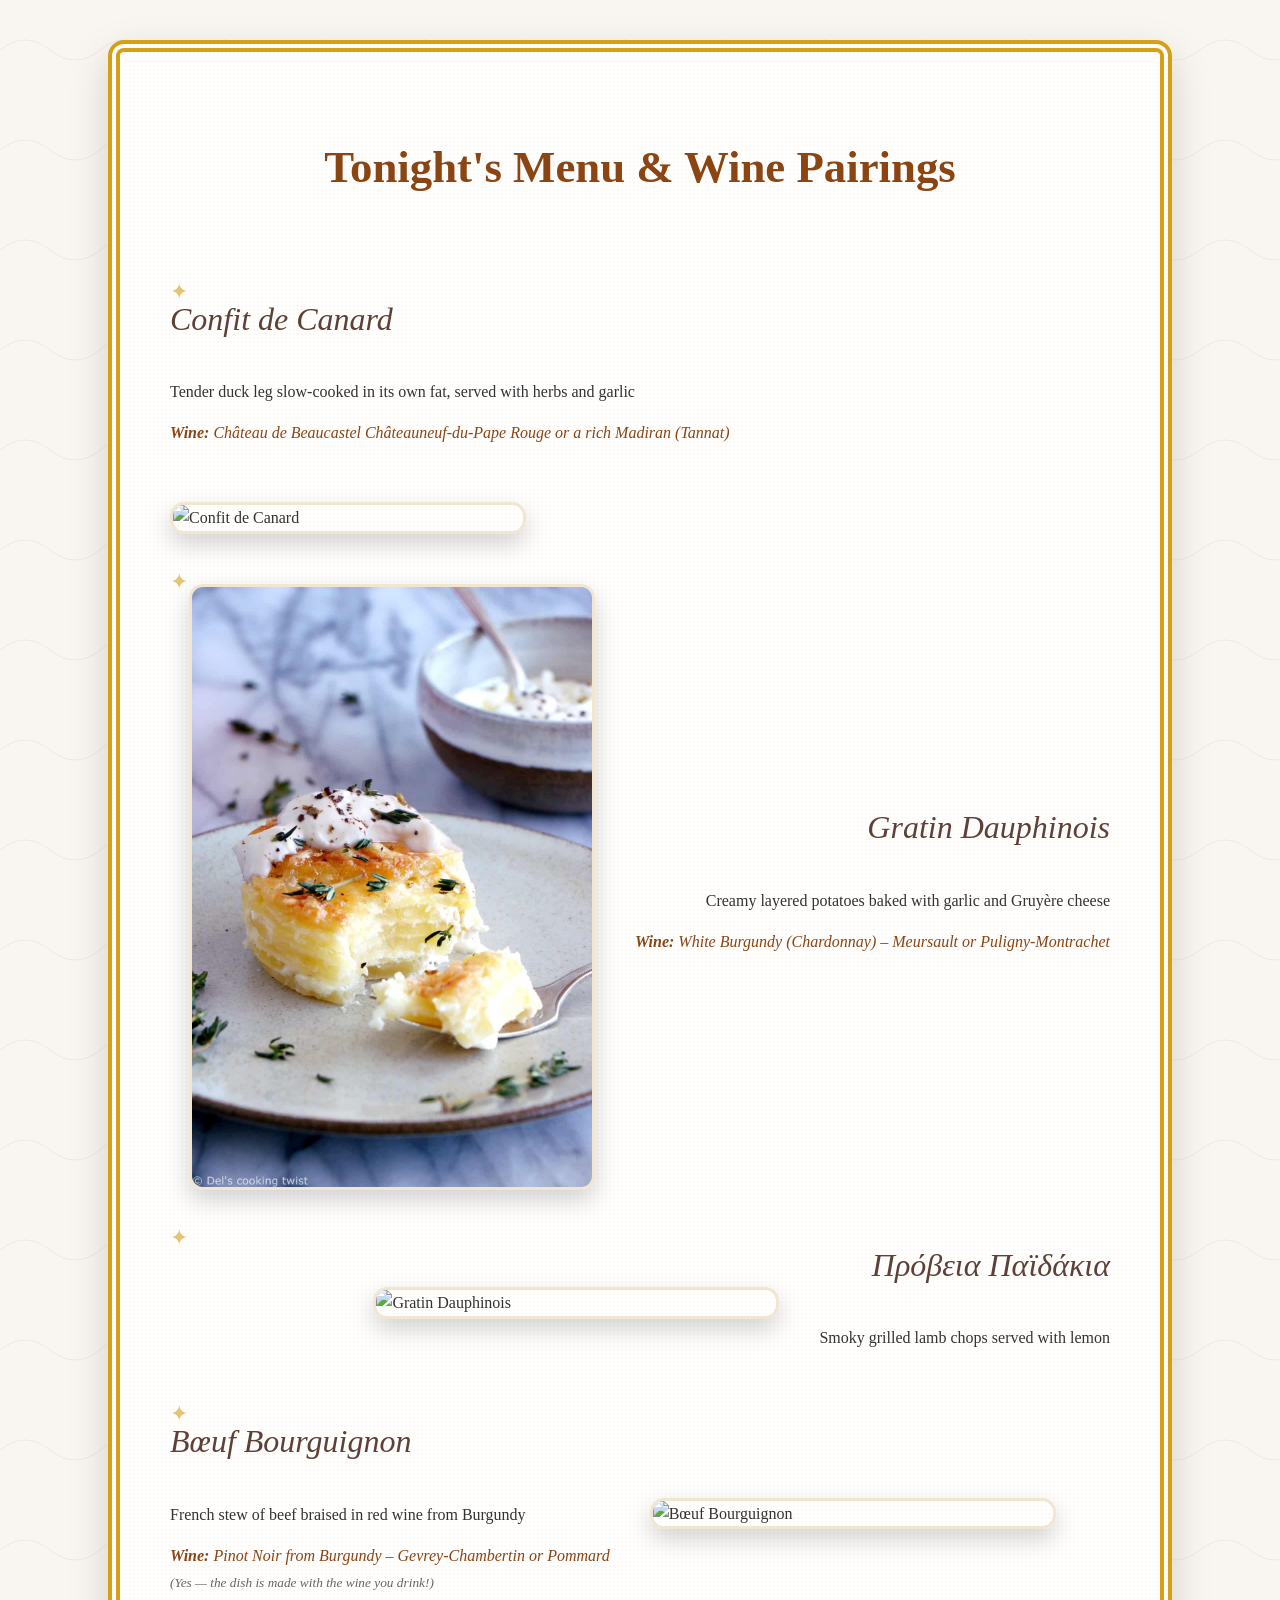
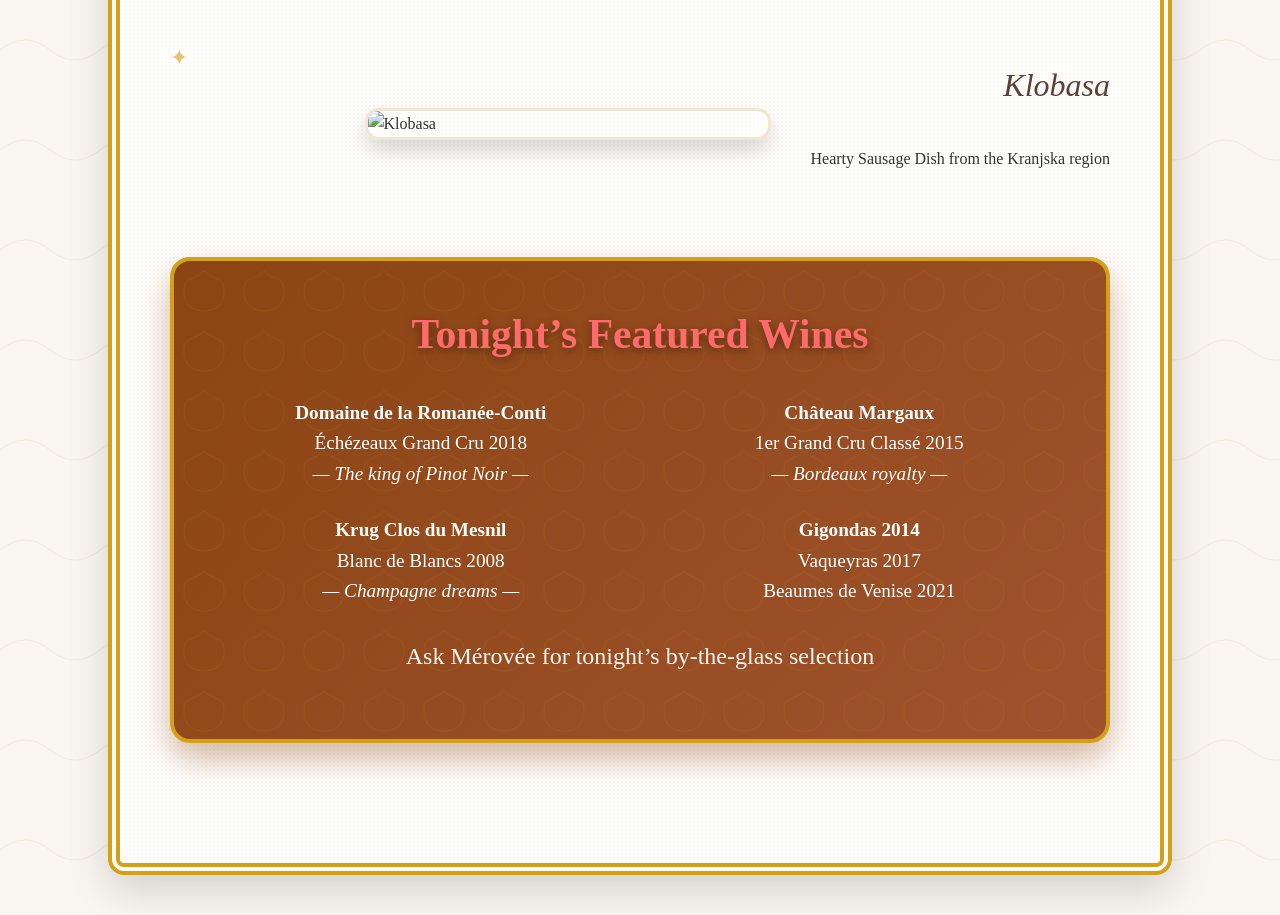
==== HTML/Dishes.html @ ca3a7cfd "Add files via upload" ====
<!DOCTYPE html>
<html lang="en">
<head>
  <meta charset="UTF-8">
  <meta name="viewport" content="width=device-width, initial-scale=1.0">
  <title>Tonight's Menu - Fine Dining</title>
  <script src="https://d3js.org/d3.v7.min.js"></script>

  <!-- SVG patterns & symbols (invisible but used in CSS) -->
  <svg width="0" height="0" style="position:absolute;">
    <defs>
      <!-- Gold corner ornament -->
      <pattern id="corner" patternUnits="userSpaceOnUse" width="120" height="120">
        <path d="M0,100 Q40,60 80,80 Q100,90 120,120 L120,0 L0,0 Z" fill="none" stroke="#D4A017" stroke-width="8" opacity="0.6"/>
      </pattern>

      <!-- Delicate vine underline pattern -->
      <pattern id="vine" patternUnits="userSpaceOnUse" width="80" height="20">
        <path d="M0,10 Q20,0 40,10 T80,10" fill="none" stroke="#8B4513" stroke-width="2" opacity="0.5"/>
        <circle cx="20" cy="10" r="2" fill="#8B4513" opacity="0.4"/>
        <circle cx="60" cy="10" r="2" fill="#8B4513" opacity="0.4"/>
      </pattern>

      <!-- Subtle paper texture -->
      <filter id="paper">
        <feTurbulence type="fractalNoise" baseFrequency="0.8" numOctaves="4" result="noise"/>
        <feDiffuseLighting in="noise" lighting-color="#fff8f0" surfaceScale="2">
          <feDistantLight azimuth="45" elevation="60"/>
        </feDiffuseLighting>
      </filter>
    </defs>
  </svg>

  <style>
    body {
      font-family: 'Georgia', serif;
      background: url('data:image/svg+xml;utf8,<svg xmlns="http://www.w3.org/2000/svg" width="100" height="100"><rect width="100" height="100" fill="%23f9f5f0"/><path d="M0,50 Q25,30 50,50 T100,50" fill="none" stroke="%23e8dcc9" stroke-width="1" opacity="0.5"/></svg>') repeat;
      color: #333;
      margin: 0;
      padding: 40px;
      line-height: 1.6;
    }
    .container {
      max-width: 940px;
      margin: 0 auto;
      background: white;
      padding: 50px;
      border-radius: 16px;
      box-shadow: 0 15px 40px rgba(0,0,0,0.15);
      position: relative;
      overflow: hidden;
      border: 12px double #D4A017;
      background: white url('data:image/svg+xml;utf8,<svg xmlns="http://www.w3.org/2000/svg" width="4" height="4"><rect width="4" height="4" fill="%23fff"/><rect x="1" y="1" width="2" height="2" fill="%23fdf8f2"/></svg>');
    }

    /* Gold corner decorations */
    .container::before {
      content: '';
      position: absolute;
      top: -20px; left: -20px;
      width: 140px; height: 140px;
      background: url(#corner);
      transform: rotate(-90deg);
    }
    .container::after {
      content: '';
      position: absolute;
      bottom: -20px; right: -20px;
      width: 140px; height: 140px;
      background: url(#corner);
      transform: rotate(90deg);
    }

    h1 {
      text-align: center;
      color: #8B4513;
      margin-bottom: 10px;
      font-size: 2.8em;
      position: relative;
    }
    h1::after {
      content: '';
      display: block;
      width: 380px;
      height: 20px;
      margin: 20px auto;
      background: url(#vine) repeat-x center;
      opacity: 0.7;
    }

    .menu-item {
      display: flex;
      align-items: center;
      margin: 50px 0;
      gap: 40px;
      flex-wrap: wrap;
      position: relative;
    }
    .menu-item::before {
      content: "✦";
      position: absolute;
      top: -20px;
      left: 0;
      font-size: 1.4em;
      color: #D4A017;
      opacity: 0.6;
    }
    .menu-item img {
      border-radius: 14px;
      box-shadow: 0 10px 25px rgba(0,0,0,0.18);
      max-width: 100%;
      height: auto;
      border: 3px solid #f0e6d2;
    }
    .dish-name {
      font-size: 2em;
      font-style: italic;
      color: #5D4037;
      margin: 0 0 8px 0;
      position: relative;
    }
    .dish-name::after {
      content: '';
      display: block;
      width: 80px;
      height: 12px;
      background: url(#vine) repeat-x;
      margin-top: 6px;
      opacity: 0.4;
    }

    .emojis {
      text-align: center;
      font-size: 2.8em;
      margin: 60px 0;
      filter: drop-shadow(0 4px 8px rgba(0,0,0,0.1));
    }

    /* Wine section — now with luxurious texture */
    .wine-highlight {
      margin: 70px 0;
      padding: 40px;
      background: linear-gradient(135deg, #8B4513, #A0522D);
      border-radius: 20px;
      color: white;
      text-align: center;
      position: relative;
      overflow: hidden;
      border: 4px solid #D4A017;
      box-shadow: 0 15px 35px rgba(139,69,19,0.4);
    }
    .wine-highlight::before {
      content: '';
      position: absolute;
      inset: 0;
      background: url('data:image/svg+xml;utf8,<svg xmlns="http://www.w3.org/2000/svg" width="60" height="60" viewBox="0 0 60 60"><path d="M30,10 C40,20 50,15 50,30 C50,45 40,50 30,50 C20,50 10,45 10,30 C10,15 20,20 30,10" fill="none" stroke="%23D4A017" stroke-width="1" opacity="0.1"/></svg>') repeat;
      pointer-events: none;
    }
    .wine-highlight h2 {
      margin: 0 0 30px;
      font-size: 2.6em;
      color: #FF6B6B;
      text-shadow: 0 3px 10px rgba(0,0,0,0.4);
    }
  </style>
</head>
<body>
<div class="container">
  <h1>Tonight's Menu &amp; Wine Pairings</h1>

  <!-- Your dishes stay exactly the same — just wrap the wine section in a div with class "wine-highlight" -->
  <!-- Dish 1 -->
  <div class="menu-item">
    <div>
      <p class="dish-name">Confit de Canard</p>
      <p>Tender duck leg slow-cooked in its own fat, served with herbs and garlic</p>
      <p style="margin-top:8px; color:#8B4513; font-style:italic;">
        <strong>Wine:</strong> Château de Beaucastel Châteauneuf-du-Pape Rouge or a rich Madiran (Tannat)
      </p>
    </div>
    <img src="../Other/confit.jpeg" alt="Confit de Canard" width="350">
  </div>

  <!-- Dish 2 -->
  <div class="menu-item" style="flex-direction: row-reverse;">
    <div style="text-align: right;">
      <p class="dish-name">Gratin Dauphinois</p>
      <p>Creamy layered potatoes baked with garlic and Gruyère cheese</p>
      <p style="margin-top:8px; color:#8B4513; font-style:italic;">
        <strong>Wine:</strong> White Burgundy (Chardonnay) – Meursault or Puligny-Montrachet
      </p>
    </div>
    <img src="../Other/Gratin.jpeg" alt="Gratin Dauphinois" width="400">
  </div>
 <!-- Dish 2,5 -->
  <div class="menu-item" style="flex-direction: row-reverse;">
    <div style="text-align: right;">
      <p class="dish-name">Πρόβεια Παϊδάκια</p>
      <p>Smoky grilled lamb chops served with lemon</p>
    </div>
    <img src="https://i.imgur.com/iishQx9.png" alt="Gratin Dauphinois" width="400">
  </div>
  <!-- Dish 3 -->
  <div class="menu-item">
    <div>
      <p class="dish-name">Bœuf Bourguignon</p>
      <p>French stew of beef braised in red wine from Burgundy</p>
      <p style="margin-top:8px; color:#8B4513; font-style:italic;">
        <strong>Wine:</strong> Pinot Noir from Burgundy – Gevrey-Chambertin or Pommard<br>
        <small style="color:#666;">(Yes — the dish is made <em>with</em> the wine you drink!)</small>
      </p>
    </div>
    <img src="https://i.imgur.com/ttNzeH1.jpeg" alt="Bœuf Bourguignon" width="400">
  </div>

  <!-- Dish 4 -->
  <div class="menu-item" style="flex-direction: row-reverse;">
    <div style="text-align: right;">
      <p class="dish-name">Klobasa</p>
      <p>Hearty Sausage Dish from the Kranjska region</p>
    </div>
    <img src="https://i.imgur.com/Qoo80By.jpeg" alt="Klobasa" width="400">
  </div>

  <!-- Wine section — only change: wrap in div class="wine-highlight" -->
  <div class="wine-highlight">
    <h2>Tonight’s Featured Wines</h2>
    <div style="display: grid; grid-template-columns: repeat(auto-fit, minmax(280px, 1fr)); gap: 25px; font-size:1.2em;">
      <div><strong>Domaine de la Romanée-Conti</strong><br>Échézeaux Grand Cru 2018<br><em>— The king of Pinot Noir —</em></div>
      <div><strong>Château Margaux</strong><br>1er Grand Cru Classé 2015<br><em>— Bordeaux royalty —</em></div>
      <div><strong>Krug Clos du Mesnil</strong><br>Blanc de Blancs 2008<br><em>— Champagne dreams —</em></div>
      <div><strong>Gigondas 2014</strong><br>Vaqueyras 2017<br>Beaumes de Venise 2021</div>
    </div>
    <p style="margin-top:30px; font-size:1.5em; opacity:0.95;">
      Ask Mérovée for tonight’s by-the-glass selection
    </p>
  </div>
</div>
</body>
</html>
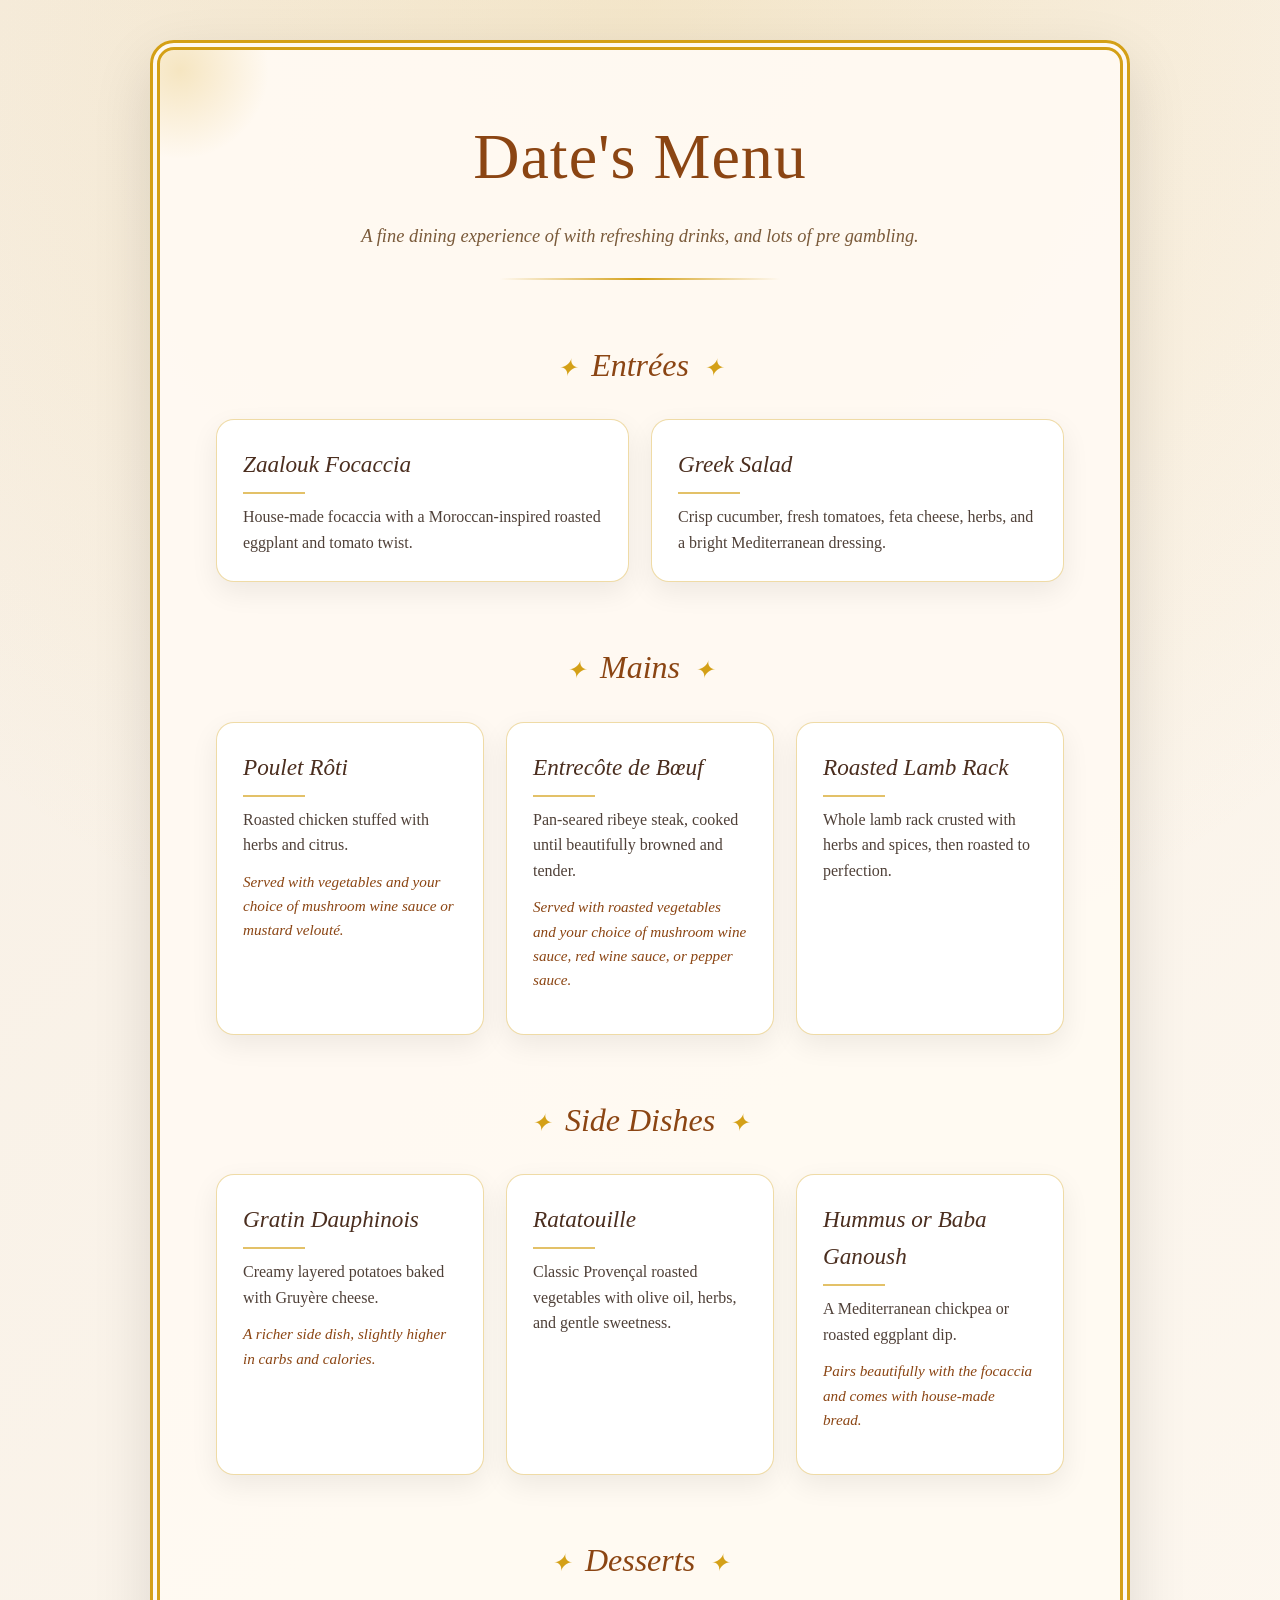
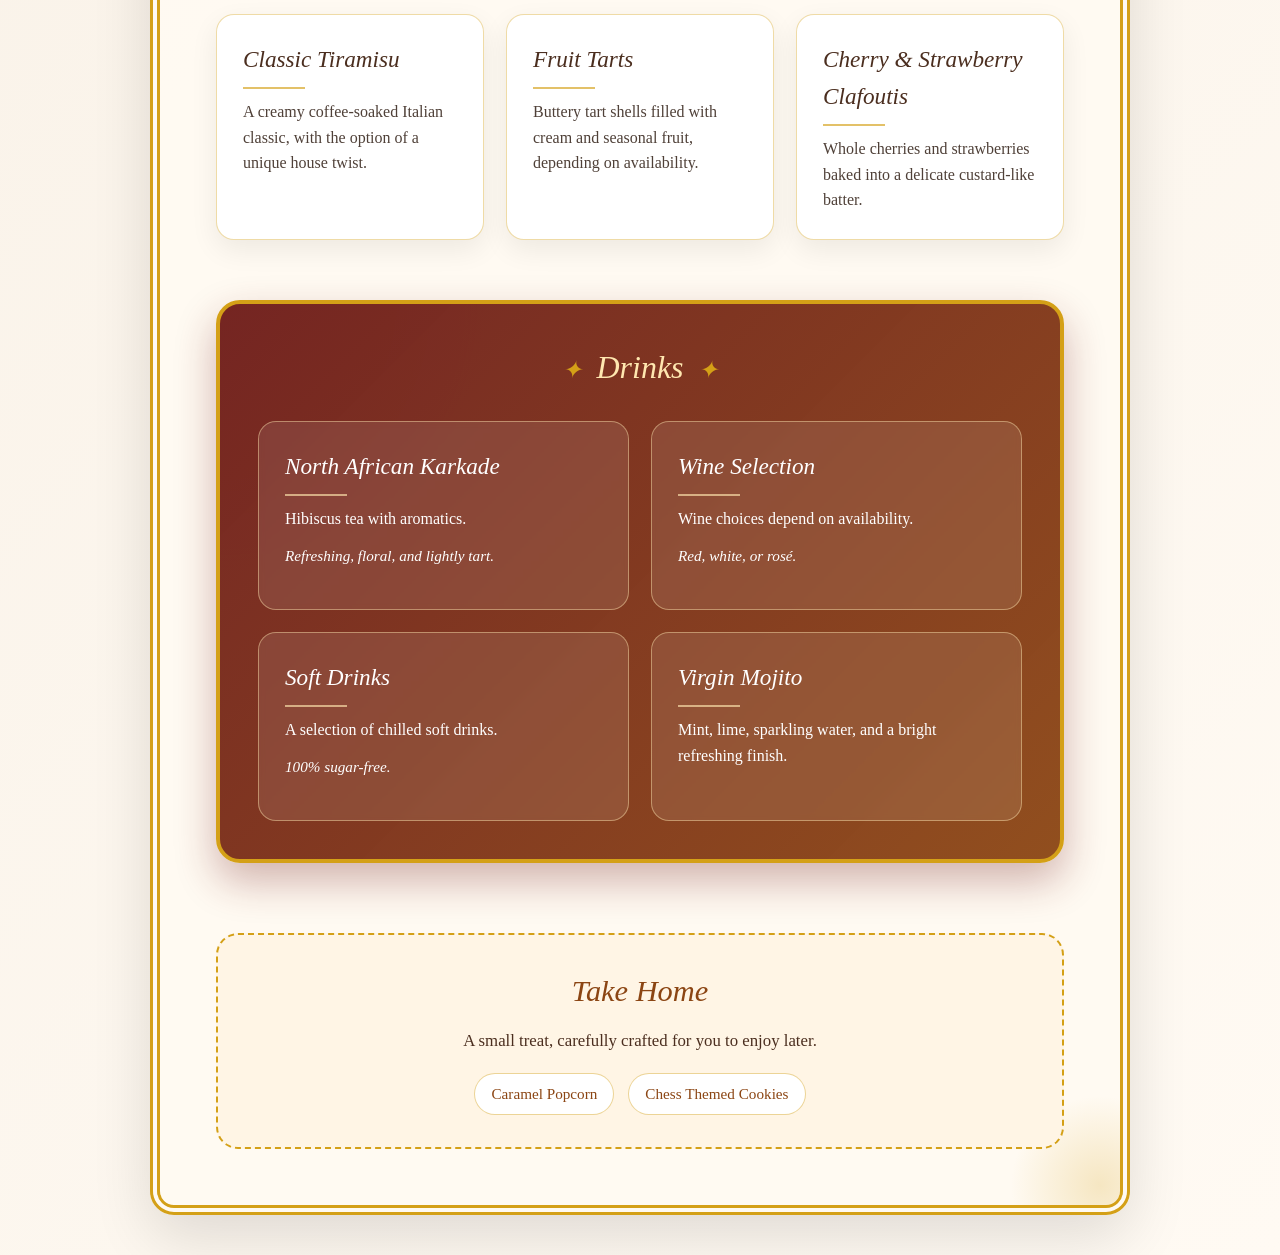
==== commit 9dec0f17: "Update Dishes.html" ====
--- a/HTML/Dishes.html
+++ b/HTML/Dishes.html
@@ -1,240 +1,449 @@
 <!DOCTYPE html>
 <html lang="en">
 <head>
-  <meta charset="UTF-8">
-  <meta name="viewport" content="width=device-width, initial-scale=1.0">
+  <meta charset="UTF-8" />
+  <meta name="viewport" content="width=device-width, initial-scale=1.0" />
   <title>Tonight's Menu - Fine Dining</title>
-  <script src="https://d3js.org/d3.v7.min.js"></script>
-
-  <!-- SVG patterns & symbols (invisible but used in CSS) -->
-  <svg width="0" height="0" style="position:absolute;">
-    <defs>
-      <!-- Gold corner ornament -->
-      <pattern id="corner" patternUnits="userSpaceOnUse" width="120" height="120">
-        <path d="M0,100 Q40,60 80,80 Q100,90 120,120 L120,0 L0,0 Z" fill="none" stroke="#D4A017" stroke-width="8" opacity="0.6"/>
-      </pattern>
-
-      <!-- Delicate vine underline pattern -->
-      <pattern id="vine" patternUnits="userSpaceOnUse" width="80" height="20">
-        <path d="M0,10 Q20,0 40,10 T80,10" fill="none" stroke="#8B4513" stroke-width="2" opacity="0.5"/>
-        <circle cx="20" cy="10" r="2" fill="#8B4513" opacity="0.4"/>
-        <circle cx="60" cy="10" r="2" fill="#8B4513" opacity="0.4"/>
-      </pattern>
-
-      <!-- Subtle paper texture -->
-      <filter id="paper">
-        <feTurbulence type="fractalNoise" baseFrequency="0.8" numOctaves="4" result="noise"/>
-        <feDiffuseLighting in="noise" lighting-color="#fff8f0" surfaceScale="2">
-          <feDistantLight azimuth="45" elevation="60"/>
-        </feDiffuseLighting>
-      </filter>
-    </defs>
-  </svg>
 
   <style>
+    :root {
+      --cream: #f8f0e5;
+      --paper: #fffaf3;
+      --gold: #d4a017;
+      --brown: #8b4513;
+      --dark-brown: #4b2e1f;
+      --soft-brown: #7a5a3a;
+      --wine: #6f1d1b;
+      --shadow: rgba(0, 0, 0, 0.12);
+    }
+
+    * {
+      box-sizing: border-box;
+    }
+
     body {
-      font-family: 'Georgia', serif;
-      background: url('data:image/svg+xml;utf8,<svg xmlns="http://www.w3.org/2000/svg" width="100" height="100"><rect width="100" height="100" fill="%23f9f5f0"/><path d="M0,50 Q25,30 50,50 T100,50" fill="none" stroke="%23e8dcc9" stroke-width="1" opacity="0.5"/></svg>') repeat;
-      color: #333;
       margin: 0;
-      padding: 40px;
+      padding: 40px 20px;
+      font-family: Georgia, "Times New Roman", serif;
+      color: var(--dark-brown);
+      background:
+        radial-gradient(circle at top, rgba(212, 160, 23, 0.14), transparent 35%),
+        linear-gradient(135deg, #f7efe4, #fffaf3);
       line-height: 1.6;
     }
+
     .container {
-      max-width: 940px;
+      max-width: 980px;
       margin: 0 auto;
-      background: white;
-      padding: 50px;
-      border-radius: 16px;
-      box-shadow: 0 15px 40px rgba(0,0,0,0.15);
+      padding: 56px;
+      background: rgba(255, 250, 243, 0.96);
+      border: 10px double var(--gold);
+      border-radius: 24px;
+      box-shadow: 0 22px 60px var(--shadow);
       position: relative;
       overflow: hidden;
-      border: 12px double #D4A017;
-      background: white url('data:image/svg+xml;utf8,<svg xmlns="http://www.w3.org/2000/svg" width="4" height="4"><rect width="4" height="4" fill="%23fff"/><rect x="1" y="1" width="2" height="2" fill="%23fdf8f2"/></svg>');
-    }
-
-    /* Gold corner decorations */
+    }
+
+    .container::before,
+    .container::after {
+      content: "";
+      position: absolute;
+      width: 180px;
+      height: 180px;
+      border-radius: 50%;
+      background: radial-gradient(circle, rgba(212, 160, 23, 0.22), transparent 70%);
+      pointer-events: none;
+    }
+
     .container::before {
-      content: '';
-      position: absolute;
-      top: -20px; left: -20px;
-      width: 140px; height: 140px;
-      background: url(#corner);
-      transform: rotate(-90deg);
-    }
+      top: -70px;
+      left: -70px;
+    }
+
     .container::after {
-      content: '';
-      position: absolute;
-      bottom: -20px; right: -20px;
-      width: 140px; height: 140px;
-      background: url(#corner);
-      transform: rotate(90deg);
+      bottom: -70px;
+      right: -70px;
+    }
+
+    header {
+      text-align: center;
+      margin-bottom: 55px;
+      position: relative;
+      z-index: 1;
     }
 
     h1 {
+      margin: 0;
+      font-size: clamp(2.4rem, 5vw, 4rem);
+      color: var(--brown);
+      letter-spacing: 1px;
+      font-weight: normal;
+    }
+
+    .subtitle {
+      margin: 14px auto 0;
+      max-width: 680px;
+      color: var(--soft-brown);
+      font-style: italic;
+      font-size: 1.15rem;
+    }
+
+    .divider {
+      width: 280px;
+      height: 2px;
+      margin: 26px auto 0;
+      background: linear-gradient(to right, transparent, var(--gold), transparent);
+    }
+
+    .section {
+      margin-top: 60px;
+      position: relative;
+      z-index: 1;
+    }
+
+    .section-title {
       text-align: center;
-      color: #8B4513;
-      margin-bottom: 10px;
-      font-size: 2.8em;
+      margin-bottom: 28px;
+      color: var(--brown);
+      font-size: 2rem;
+      font-style: italic;
+      font-weight: normal;
+    }
+
+    .section-title::before,
+    .section-title::after {
+      content: "✦";
+      color: var(--gold);
+      font-size: 0.75em;
+      margin: 0 14px;
+    }
+
+    .menu-grid {
+      display: grid;
+      grid-template-columns: repeat(auto-fit, minmax(260px, 1fr));
+      gap: 22px;
+    }
+
+    .menu-card {
+      padding: 26px;
+      background: #ffffff;
+      border: 1px solid rgba(212, 160, 23, 0.38);
+      border-radius: 18px;
+      box-shadow: 0 10px 28px rgba(0, 0, 0, 0.07);
+      transition: transform 0.2s ease, box-shadow 0.2s ease;
+    }
+
+    .menu-card:hover {
+      transform: translateY(-4px);
+      box-shadow: 0 16px 34px rgba(0, 0, 0, 0.11);
+    }
+
+    .dish-name {
+      margin: 0 0 10px;
+      color: var(--dark-brown);
+      font-size: 1.45rem;
+      font-style: italic;
+      font-weight: normal;
+    }
+
+    .dish-name::after {
+      content: "";
+      display: block;
+      width: 62px;
+      height: 2px;
+      margin-top: 9px;
+      background: var(--gold);
+      opacity: 0.65;
+    }
+
+    .description {
+      margin: 0;
+      color: #4f4038;
+    }
+
+    .note {
+      margin-top: 12px;
+      color: var(--brown);
+      font-style: italic;
+      font-size: 0.95rem;
+    }
+
+    .drinks-section {
+      padding: 38px;
+      background:
+        linear-gradient(135deg, rgba(111, 29, 27, 0.96), rgba(139, 69, 19, 0.95)),
+        radial-gradient(circle at top left, rgba(212, 160, 23, 0.24), transparent 35%);
+      border: 4px solid var(--gold);
+      border-radius: 24px;
+      color: white;
+      box-shadow: 0 18px 40px rgba(111, 29, 27, 0.32);
+    }
+
+    .drinks-section .section-title {
+      color: #ffe7b0;
+      margin-top: 0;
+    }
+
+    .drinks-section .menu-card {
+      background: rgba(255, 255, 255, 0.1);
+      border-color: rgba(255, 231, 176, 0.45);
+      box-shadow: none;
+      backdrop-filter: blur(3px);
+    }
+
+    .drinks-section .dish-name,
+    .drinks-section .description,
+    .drinks-section .note {
+      color: white;
+    }
+
+    .drinks-section .dish-name::after {
+      background: #ffe7b0;
+    }
+
+    .take-home {
+      margin-top: 70px;
+      padding: 32px;
+      text-align: center;
+      background: #fff5e5;
+      border: 2px dashed var(--gold);
+      border-radius: 22px;
       position: relative;
-    }
-    h1::after {
-      content: '';
-      display: block;
-      width: 380px;
-      height: 20px;
-      margin: 20px auto;
-      background: url(#vine) repeat-x center;
-      opacity: 0.7;
-    }
-
-    .menu-item {
+      z-index: 1;
+    }
+
+    .take-home h2 {
+      margin: 0 0 12px;
+      color: var(--brown);
+      font-size: 1.9rem;
+      font-style: italic;
+      font-weight: normal;
+    }
+
+    .take-home p {
+      margin: 0;
+      color: var(--dark-brown);
+      font-size: 1.05rem;
+    }
+
+    .take-home-items {
       display: flex;
-      align-items: center;
-      margin: 50px 0;
-      gap: 40px;
+      justify-content: center;
+      gap: 14px;
       flex-wrap: wrap;
-      position: relative;
-    }
-    .menu-item::before {
-      content: "✦";
-      position: absolute;
-      top: -20px;
-      left: 0;
-      font-size: 1.4em;
-      color: #D4A017;
-      opacity: 0.6;
-    }
-    .menu-item img {
-      border-radius: 14px;
-      box-shadow: 0 10px 25px rgba(0,0,0,0.18);
-      max-width: 100%;
-      height: auto;
-      border: 3px solid #f0e6d2;
-    }
-    .dish-name {
-      font-size: 2em;
-      font-style: italic;
-      color: #5D4037;
-      margin: 0 0 8px 0;
-      position: relative;
-    }
-    .dish-name::after {
-      content: '';
-      display: block;
-      width: 80px;
-      height: 12px;
-      background: url(#vine) repeat-x;
-      margin-top: 6px;
-      opacity: 0.4;
-    }
-
-    .emojis {
-      text-align: center;
-      font-size: 2.8em;
-      margin: 60px 0;
-      filter: drop-shadow(0 4px 8px rgba(0,0,0,0.1));
-    }
-
-    /* Wine section — now with luxurious texture */
-    .wine-highlight {
-      margin: 70px 0;
-      padding: 40px;
-      background: linear-gradient(135deg, #8B4513, #A0522D);
-      border-radius: 20px;
-      color: white;
-      text-align: center;
-      position: relative;
-      overflow: hidden;
-      border: 4px solid #D4A017;
-      box-shadow: 0 15px 35px rgba(139,69,19,0.4);
-    }
-    .wine-highlight::before {
-      content: '';
-      position: absolute;
-      inset: 0;
-      background: url('data:image/svg+xml;utf8,<svg xmlns="http://www.w3.org/2000/svg" width="60" height="60" viewBox="0 0 60 60"><path d="M30,10 C40,20 50,15 50,30 C50,45 40,50 30,50 C20,50 10,45 10,30 C10,15 20,20 30,10" fill="none" stroke="%23D4A017" stroke-width="1" opacity="0.1"/></svg>') repeat;
-      pointer-events: none;
-    }
-    .wine-highlight h2 {
-      margin: 0 0 30px;
-      font-size: 2.6em;
-      color: #FF6B6B;
-      text-shadow: 0 3px 10px rgba(0,0,0,0.4);
+      margin-top: 18px;
+    }
+
+    .take-home-item {
+      padding: 8px 16px;
+      background: white;
+      border: 1px solid rgba(212, 160, 23, 0.45);
+      border-radius: 999px;
+      color: var(--brown);
+      font-size: 0.95rem;
+    }
+
+    @media (max-width: 700px) {
+      body {
+        padding: 20px 12px;
+      }
+
+      .container {
+        padding: 32px 22px;
+      }
+
+      .section {
+        margin-top: 46px;
+      }
+
+      .drinks-section {
+        padding: 28px 20px;
+      }
     }
   </style>
 </head>
+
 <body>
-<div class="container">
-  <h1>Tonight's Menu &amp; Wine Pairings</h1>
-
-  <!-- Your dishes stay exactly the same — just wrap the wine section in a div with class "wine-highlight" -->
-  <!-- Dish 1 -->
-  <div class="menu-item">
-    <div>
-      <p class="dish-name">Confit de Canard</p>
-      <p>Tender duck leg slow-cooked in its own fat, served with herbs and garlic</p>
-      <p style="margin-top:8px; color:#8B4513; font-style:italic;">
-        <strong>Wine:</strong> Château de Beaucastel Châteauneuf-du-Pape Rouge or a rich Madiran (Tannat)
+  <main class="container">
+    <header>
+      <h1>Date's Menu</h1>
+      <p class="subtitle">
+        A fine dining experience of with refreshing drinks, and lots of pre gambling.
       </p>
-    </div>
-    <img src="../Other/confit.jpeg" alt="Confit de Canard" width="350">
-  </div>
-
-  <!-- Dish 2 -->
-  <div class="menu-item" style="flex-direction: row-reverse;">
-    <div style="text-align: right;">
-      <p class="dish-name">Gratin Dauphinois</p>
-      <p>Creamy layered potatoes baked with garlic and Gruyère cheese</p>
-      <p style="margin-top:8px; color:#8B4513; font-style:italic;">
-        <strong>Wine:</strong> White Burgundy (Chardonnay) – Meursault or Puligny-Montrachet
-      </p>
-    </div>
-    <img src="../Other/Gratin.jpeg" alt="Gratin Dauphinois" width="400">
-  </div>
- <!-- Dish 2,5 -->
-  <div class="menu-item" style="flex-direction: row-reverse;">
-    <div style="text-align: right;">
-      <p class="dish-name">Πρόβεια Παϊδάκια</p>
-      <p>Smoky grilled lamb chops served with lemon</p>
-    </div>
-    <img src="https://i.imgur.com/iishQx9.png" alt="Gratin Dauphinois" width="400">
-  </div>
-  <!-- Dish 3 -->
-  <div class="menu-item">
-    <div>
-      <p class="dish-name">Bœuf Bourguignon</p>
-      <p>French stew of beef braised in red wine from Burgundy</p>
-      <p style="margin-top:8px; color:#8B4513; font-style:italic;">
-        <strong>Wine:</strong> Pinot Noir from Burgundy – Gevrey-Chambertin or Pommard<br>
-        <small style="color:#666;">(Yes — the dish is made <em>with</em> the wine you drink!)</small>
-      </p>
-    </div>
-    <img src="https://i.imgur.com/ttNzeH1.jpeg" alt="Bœuf Bourguignon" width="400">
-  </div>
-
-  <!-- Dish 4 -->
-  <div class="menu-item" style="flex-direction: row-reverse;">
-    <div style="text-align: right;">
-      <p class="dish-name">Klobasa</p>
-      <p>Hearty Sausage Dish from the Kranjska region</p>
-    </div>
-    <img src="https://i.imgur.com/Qoo80By.jpeg" alt="Klobasa" width="400">
-  </div>
-
-  <!-- Wine section — only change: wrap in div class="wine-highlight" -->
-  <div class="wine-highlight">
-    <h2>Tonight’s Featured Wines</h2>
-    <div style="display: grid; grid-template-columns: repeat(auto-fit, minmax(280px, 1fr)); gap: 25px; font-size:1.2em;">
-      <div><strong>Domaine de la Romanée-Conti</strong><br>Échézeaux Grand Cru 2018<br><em>— The king of Pinot Noir —</em></div>
-      <div><strong>Château Margaux</strong><br>1er Grand Cru Classé 2015<br><em>— Bordeaux royalty —</em></div>
-      <div><strong>Krug Clos du Mesnil</strong><br>Blanc de Blancs 2008<br><em>— Champagne dreams —</em></div>
-      <div><strong>Gigondas 2014</strong><br>Vaqueyras 2017<br>Beaumes de Venise 2021</div>
-    </div>
-    <p style="margin-top:30px; font-size:1.5em; opacity:0.95;">
-      Ask Mérovée for tonight’s by-the-glass selection
-    </p>
-  </div>
-</div>
+      <div class="divider"></div>
+    </header>
+
+    <!-- ENTRÉES -->
+    <section class="section">
+      <h2 class="section-title">Entrées</h2>
+
+      <div class="menu-grid">
+        <article class="menu-card">
+          <h3 class="dish-name">Zaalouk Focaccia</h3>
+          <p class="description">
+            House-made focaccia with a Moroccan-inspired roasted eggplant and tomato twist.
+          </p>
+        </article>
+
+        <article class="menu-card">
+          <h3 class="dish-name">Greek Salad</h3>
+          <p class="description">
+            Crisp cucumber, fresh tomatoes, feta cheese, herbs, and a bright Mediterranean dressing.
+          </p>
+        </article>
+      </div>
+    </section>
+
+    <!-- MAINS -->
+    <section class="section">
+      <h2 class="section-title">Mains</h2>
+
+      <div class="menu-grid">
+        <article class="menu-card">
+          <h3 class="dish-name">Poulet Rôti</h3>
+          <p class="description">
+            Roasted chicken stuffed with herbs and citrus.
+          </p>
+          <p class="note">
+            Served with vegetables and your choice of mushroom wine sauce or mustard velouté.
+          </p>
+        </article>
+
+        <article class="menu-card">
+          <h3 class="dish-name">Entrecôte de Bœuf</h3>
+          <p class="description">
+            Pan-seared ribeye steak, cooked until beautifully browned and tender.
+          </p>
+          <p class="note">
+            Served with roasted vegetables and your choice of mushroom wine sauce, red wine sauce, or pepper sauce.
+          </p>
+        </article>
+
+        <article class="menu-card">
+          <h3 class="dish-name">Roasted Lamb Rack</h3>
+          <p class="description">
+            Whole lamb rack crusted with herbs and spices, then roasted to perfection.
+          </p>
+        </article>
+      </div>
+    </section>
+
+    <!-- SIDE DISHES -->
+    <section class="section">
+      <h2 class="section-title">Side Dishes</h2>
+
+      <div class="menu-grid">
+        <article class="menu-card">
+          <h3 class="dish-name">Gratin Dauphinois</h3>
+          <p class="description">
+            Creamy layered potatoes baked with Gruyère cheese.
+          </p>
+          <p class="note">
+            A richer side dish, slightly higher in carbs and calories.
+          </p>
+        </article>
+
+        <article class="menu-card">
+          <h3 class="dish-name">Ratatouille</h3>
+          <p class="description">
+            Classic Provençal roasted vegetables with olive oil, herbs, and gentle sweetness.
+          </p>
+        </article>
+
+        <article class="menu-card">
+          <h3 class="dish-name">Hummus or Baba Ganoush</h3>
+          <p class="description">
+            A Mediterranean chickpea or roasted eggplant dip.
+          </p>
+          <p class="note">
+            Pairs beautifully with the focaccia and comes with house-made bread.
+          </p>
+        </article>
+      </div>
+    </section>
+
+    <!-- DESSERTS -->
+    <section class="section">
+      <h2 class="section-title">Desserts</h2>
+
+      <div class="menu-grid">
+        <article class="menu-card">
+          <h3 class="dish-name">Classic Tiramisu</h3>
+          <p class="description">
+            A creamy coffee-soaked Italian classic, with the option of a unique house twist.
+          </p>
+        </article>
+
+        <article class="menu-card">
+          <h3 class="dish-name">Fruit Tarts</h3>
+          <p class="description">
+            Buttery tart shells filled with cream and seasonal fruit, depending on availability.
+          </p>
+        </article>
+
+        <article class="menu-card">
+          <h3 class="dish-name">Cherry & Strawberry Clafoutis</h3>
+          <p class="description">
+            Whole cherries and strawberries baked into a delicate custard-like batter.
+          </p>
+        </article>
+      </div>
+    </section>
+
+    <!-- DRINKS -->
+    <section class="section drinks-section">
+      <h2 class="section-title">Drinks</h2>
+
+      <div class="menu-grid">
+        <article class="menu-card">
+          <h3 class="dish-name">North African Karkade</h3>
+          <p class="description">
+            Hibiscus tea with aromatics.
+          </p>
+          <p class="note">
+            Refreshing, floral, and lightly tart.
+          </p>
+        </article>
+
+        <article class="menu-card">
+          <h3 class="dish-name">Wine Selection</h3>
+          <p class="description">
+            Wine choices depend on availability.
+          </p>
+          <p class="note">
+            Red, white, or rosé.
+          </p>
+        </article>
+
+        <article class="menu-card">
+          <h3 class="dish-name">Soft Drinks</h3>
+          <p class="description">
+            A selection of chilled soft drinks.
+          </p>
+          <p class="note">
+            100% sugar-free.
+          </p>
+        </article>
+
+        <article class="menu-card">
+          <h3 class="dish-name">Virgin Mojito</h3>
+          <p class="description">
+            Mint, lime, sparkling water, and a bright refreshing finish.
+          </p>
+        </article>
+      </div>
+    </section>
+
+    <!-- TAKE HOME -->
+    <section class="take-home">
+      <h2>Take Home</h2>
+      <p>A small treat, carefully crafted for you to enjoy later.</p>
+
+      <div class="take-home-items">
+        <span class="take-home-item">Caramel Popcorn</span>
+        <span class="take-home-item">Chess Themed Cookies</span>
+      </div>
+    </section>
+  </main>
 </body>
-</html>+</html>
